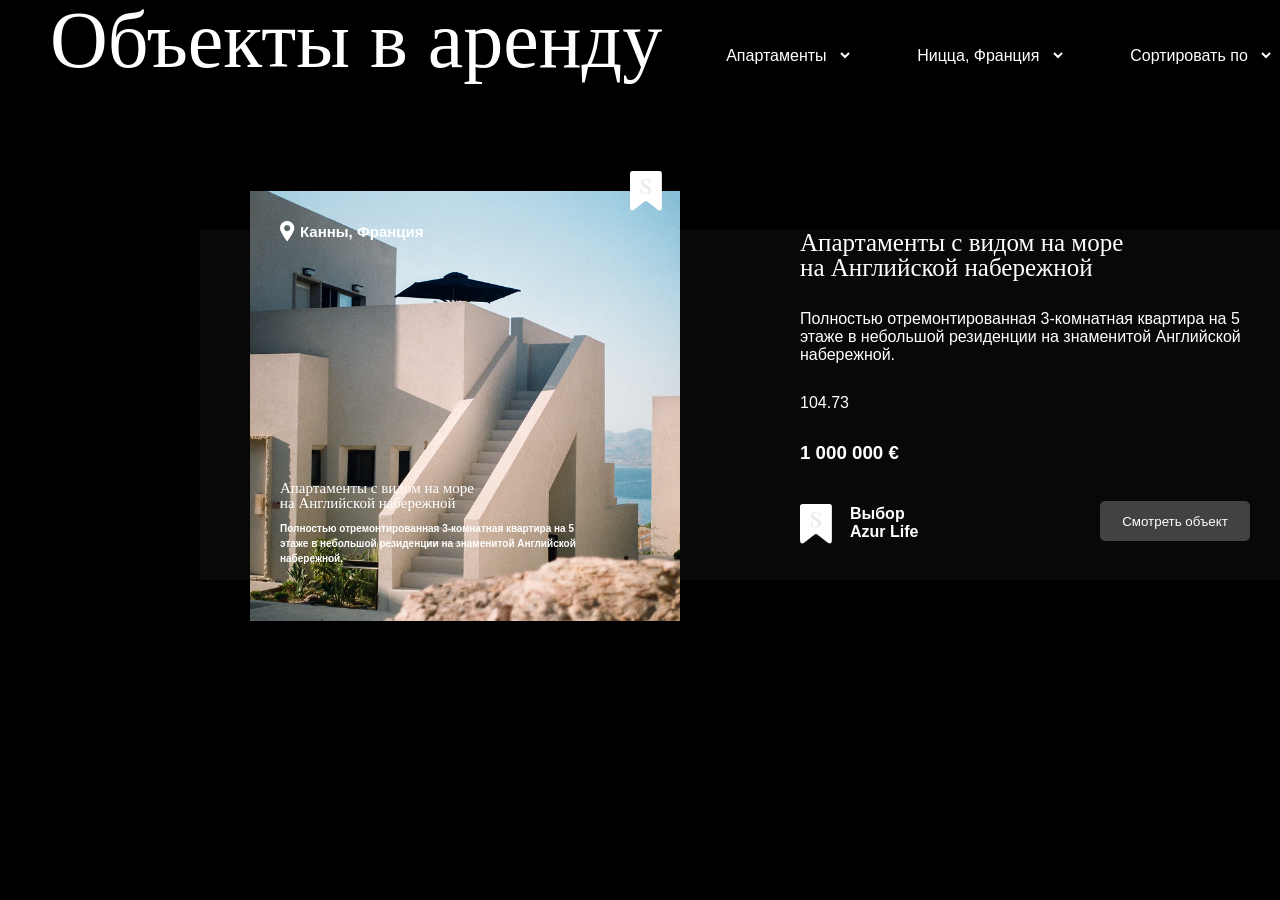
==== footer,wrapper.html @ de7071d9 "footer,wrapper" ====
<!DOCTYPE html>
<html lang="en">
<head>
    <meta charset="UTF-8">
    <meta name="viewport" content="width=device-width, initial-scale=1.0">
    <link rel="stylesheet" href="./css/main.css">
    <title>Document</title>
</head>
<body>
    
    <div class="footer">
          
        <h1>Объекты в аренду</h1>
       <select class="dropdown">
       <option>Апартаменты</option>
      </select>
     
      <select class="dropdown">
        <option>Ницца, Франция</option>
      </select>

      <select class="dropdown">
        <option>Сортировать по</option>
      </select>

    </div>

       <div class="wrapper">

        <div class="hero-text"> 
        <h1 class="title">
            Апартаменты с видом на море<br> на Английской набережной
        </h1>
        <p class="text">Полностью отремонтированная 3-комнатная квартира на 5<br> этаже в небольшой резиденции на знаменитой Английской<br> набережной.</p>
        <span class="span">104.73</span>
        <h3 class="narxi">1 000 000 €</h3>
        <img class="wrapper-icon" src="./images/wrapper icon.png" alt="#">
        <h4 class="content">Выбор<br> Azur Life</h4>
        <button class="btn">Смотреть объект</button>
    </div>
        <div class="image">
             <img class="img" src="./images/uy.png" alt="#">
        <img class="icon" src="./images/joylashuv.png" alt="#">
        <h2 class="image-text">Канны, Франция</h2>
        <img class="image-icon" src="./images/wrapper icon.png" alt="#">
        <h1 class="image-title"> Апартаменты с видом на море<br> на Английской набережной</h1>
        <h5 class="image-description">Полностью отремонтированная 3-комнатная квартира на 5<br> этаже в небольшой резиденции на знаменитой Английской<br> набережной.</p></h5>
        </div>
       </div>

</body>
</html>
---- css/main.css ----
* {
    margin: 0;
    padding: 0;
    box-sizing: border-box;
}

body {
    font-family: 'Montserrat', sans-serif;
    color: #fff;
    background-color: #000;
}

/* Asosiy fon rasmi */
.hero-section {
    width: 100%;
    height: 100vh;
    background: linear-gradient(rgba(0,0,0,0.3), rgba(0,0,0,0.3)), 
                url('/css/imagess/bgraundrasm.png') no-repeat center center/cover;
    padding: 30px 50px;
    position: relative;
    
}
.lakatsya{
    padding-left: 110px;
    padding-top: 10px;
    position: absolute;
    top: 13px;
    display: block;
}
.tel{
    padding-left: 520px;
    position: absolute;
    top: 28px;
    width: 12px;
    height: 12px;
    display: block;
}
@media (max-width:1526px){
    .lakatsya{
        display: none;
    }
    .tel{
        display: none;
    }
}


.navbar {
    display: flex;
    justify-content: space-between;
    align-items: center;
    font-size: 13px;
    letter-spacing: 1px;
}

.nav-left, .nav-right {
    display: flex;
    align-items: center;
    gap: 24px;
}
.phone{
    justify-content: center;
    padding-right: 580px;
}
.logo { font-weight: bold; font-size: 18px; }

.lang-switcher span {
    margin: 0 5px;
    cursor: pointer;
    opacity: 0.6;
}

.lang-switcher .active { opacity: 1; border-bottom: 1px solid #fff; }

.menu-icon span {
    display: block;
    width: 25px;
    height: 1px;
    background: #fff;
    margin: 5px 0;
}


.hero-container {
    margin-top: 100px;
    max-width: 1200px;
}

h1 {
    font-family: 'Playfair Display', serif;
    font-size: 80px;
    line-height: 1;
    font-weight: 400;
    margin-bottom: 30px;
}

.description {
    max-width: 450px;
    line-height: 1.6;
    font-size: 14px;
    opacity: 0.8;
    font-weight: 300;
}

.breadcrumbs {
    margin-top: 30px;
    font-size: 11px;
    opacity: 0.5;
}


@media (max-width: 768px) {
    .hero-section {
        padding: 20px;
    }

    .nav-left .location, .nav-right .phone {
        display: none;
    }

    h1 {
        font-size: 45px;
        margin-top: 50px;
    }

    .description {
        font-size: 13px;
        width: 100%;
    }

    .hero-container {
        margin-top: 40px;
    }
}
.dropdown{
  background:black;
  color:white;
  padding:10px;
  border:none;
  font-size:16px;
  margin-left: 50px;
}
.footer{
    display: flex;
    padding-left: 50px;
}
.hero-text {
  margin-top: 120px; /* matnni pastga tushiradi */
  max-width: 500px;
}
.text{
  margin-left: 600px;
  max-width: 1100px;
  white-space: nowrap;
  margin-bottom: 30px;
}
.title{
    font-size: 25px;
    padding-left: 600px;
    max-width: 1100px;
    white-space: nowrap;
}
.wrapper{
    background-color:rgb(8, 8, 8);
    width:1100px;
    height: 350px;
    margin-left: 200px;
   max-width: 1100px;
}
.span{
    margin: 600px;
}
.narxi{
    margin-left: 600px;
    white-space:nowrap;
    margin-top: 30px;
}
.wrapper-icon{
    margin-left: 600px;
    margin-top: 40px;
}
.content{
    margin-left: 650px;
    margin-top: -45px;
    white-space: nowrap;
}
.btn{
    position: absolute;
    margin-left: 900px;
    margin-top: -40px;
    width: 150px;
    height: 40px;
    background-color: rgb(67, 65, 65);
    border: none;
    border-radius:5px;
    color:white;
}
.img{
    width: 430px;
    position: absolute;
    margin-top: -350px;
    margin-left: 50px;
}
.icon{
    position: absolute;
    z-index: (-1);
    margin-left: 80px;
    margin-top: -320px;

}
.image-text{
    position: absolute;
    margin-top: -318px;
    font-size: 15px;
    margin-left: 100px;
}
.image-icon{
    position: absolute;
    margin-top: -370px;
    margin-left: 430px;
}
.image-title{
    position: absolute;
    font-size: 15px;
    margin-left: 80px;
    margin-top: -60px;
}
.image-description{
    position: absolute;
    font-size: 10px;
    line-height: 1.5;
    margin-top: -20px;
    margin-left: 80px;
}
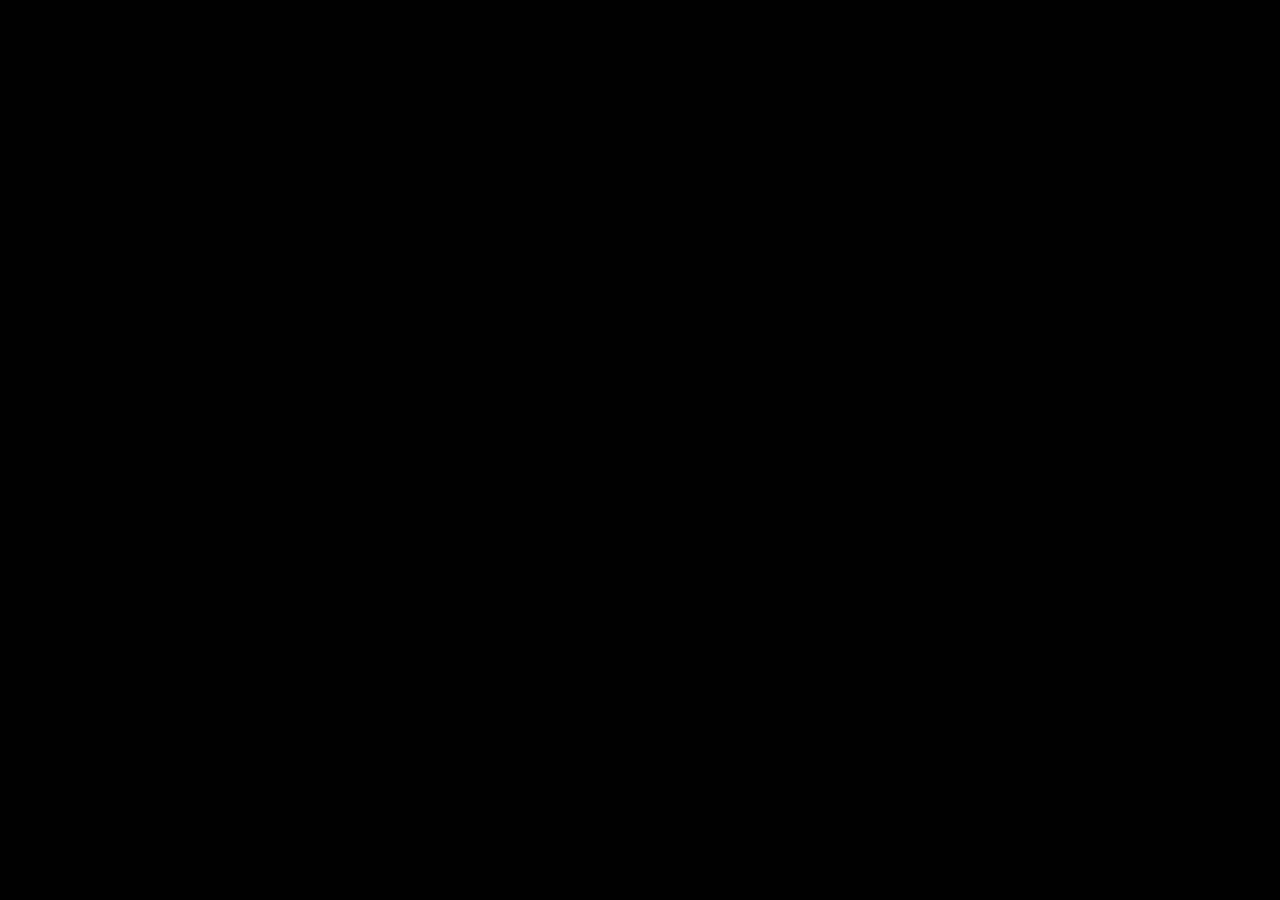
==== commit 63690ef5: "asosiy qoshimcha" ====
--- a/footer,wrapper.html
+++ b/footer,wrapper.html
@@ -8,45 +8,7 @@
 </head>
 <body>
     
-    <div class="footer">
-          
-        <h1>Объекты в аренду</h1>
-       <select class="dropdown">
-       <option>Апартаменты</option>
-      </select>
-     
-      <select class="dropdown">
-        <option>Ницца, Франция</option>
-      </select>
-
-      <select class="dropdown">
-        <option>Сортировать по</option>
-      </select>
-
-    </div>
-
-       <div class="wrapper">
-
-        <div class="hero-text"> 
-        <h1 class="title">
-            Апартаменты с видом на море<br> на Английской набережной
-        </h1>
-        <p class="text">Полностью отремонтированная 3-комнатная квартира на 5<br> этаже в небольшой резиденции на знаменитой Английской<br> набережной.</p>
-        <span class="span">104.73</span>
-        <h3 class="narxi">1 000 000 €</h3>
-        <img class="wrapper-icon" src="./images/wrapper icon.png" alt="#">
-        <h4 class="content">Выбор<br> Azur Life</h4>
-        <button class="btn">Смотреть объект</button>
-    </div>
-        <div class="image">
-             <img class="img" src="./images/uy.png" alt="#">
-        <img class="icon" src="./images/joylashuv.png" alt="#">
-        <h2 class="image-text">Канны, Франция</h2>
-        <img class="image-icon" src="./images/wrapper icon.png" alt="#">
-        <h1 class="image-title"> Апартаменты с видом на море<br> на Английской набережной</h1>
-        <h5 class="image-description">Полностью отремонтированная 3-комнатная квартира на 5<br> этаже в небольшой резиденции на знаменитой Английской<br> набережной.</p></h5>
-        </div>
-       </div>
+    
 
 </body>
 </html>
--- a/css/main.css
+++ b/css/main.css
@@ -132,6 +132,142 @@
         margin-top: 40px;
     }
 }
+
+.containerr{
+    position: relative;
+}
+ 
+.hero-colum{
+    justify-content: space-evenly;
+}
+.hedr-nav{
+    display: flex;
+    justify-content: center;
+    margin: 80px 30px;
+    gap: 80px;
+    padding-top: 30px;
+    align-items: center;
+
+ 
+}
+.hedr-nav h3{
+    font-size: 40px;
+
+}
+.hedr-nav p{
+    opacity: 0.7;
+    padding-top: 40px;
+    padding-left: 30px;
+
+}
+.blec{
+    z-index: 1px;
+}
+.menu-container {
+  display: flex; 
+  gap: 20px;     
+  
+  padding: 20px;
+  color: white;
+  font-family: sans-serif;
+}
+
+.menu-item {
+  display: flex;
+  align-items: center;
+  cursor: pointer;
+}
+
+/* Pastga qaragan chevron belgisini yasash */
+.chevron::after {
+  content: '';
+  display: inline-block;
+  margin-left: 8px;    
+  width: 6px;          
+  height: 6px;         
+  border-right: 1px solid #888; 
+  border-bottom: 1px solid #888; 
+  transform: rotate(45deg);     
+  margin-bottom: 3px;  
+}
+
+.menu-item:hover {
+  color: #ccc;
+}
+
+.iconkas{
+    position: absolute;
+    width: 70px;
+    height: 80px;
+    padding-top: 2px;
+    padding-bottom: 4px;
+    border: 1px solid red;
+    padding-left: 200px;
+    left: 600px;
+    top: 90px;
+    /* background-color: aqua; */
+}
+
+
+.hedrprect{
+    display: flex;
+    
+}
+
+
+.prect1{
+
+    padding-left: 90px;
+    width: 700px;
+    height: 700px;
+      margin: 0 auto;
+    opacity: 1;
+}
+.rasmm{
+    position: absolute;
+    top: 129px;
+    z-index: 1px;
+}
+.prect2{
+    width: 900px;
+    height: 500px;
+    line-height: 30px;
+    padding-left: 200px;
+    padding-top: 70px;
+
+}
+.prect3{
+    width: 400px;
+    padding-top: 480px;
+    padding-right: 180px;
+    display: flex;
+    position: absolute;
+    left: 900px;
+    gap: 10px;
+    align-items: center;
+    opacity: 0.7;
+
+}
+.btn1{
+    background: #000;
+    border: 1px solid white;
+    color: #fff;
+    font-family: "Manrope";
+font-weight: 400px;
+/* font-style: "Regular"; */
+font-size: 15px;
+width: 154px;
+height: 44px;
+top: 499px;
+left: 259px;
+position: absolute;
+opacity: 1px;
+border-radius: 10px;
+}
+/* line-height: 160%;
+letter-spacing: 0%; */
+
+
 .dropdown{
   background:black;
   color:white;
@@ -231,4 +367,5 @@
     line-height: 1.5;
     margin-top: -20px;
     margin-left: 80px;
+
 }
